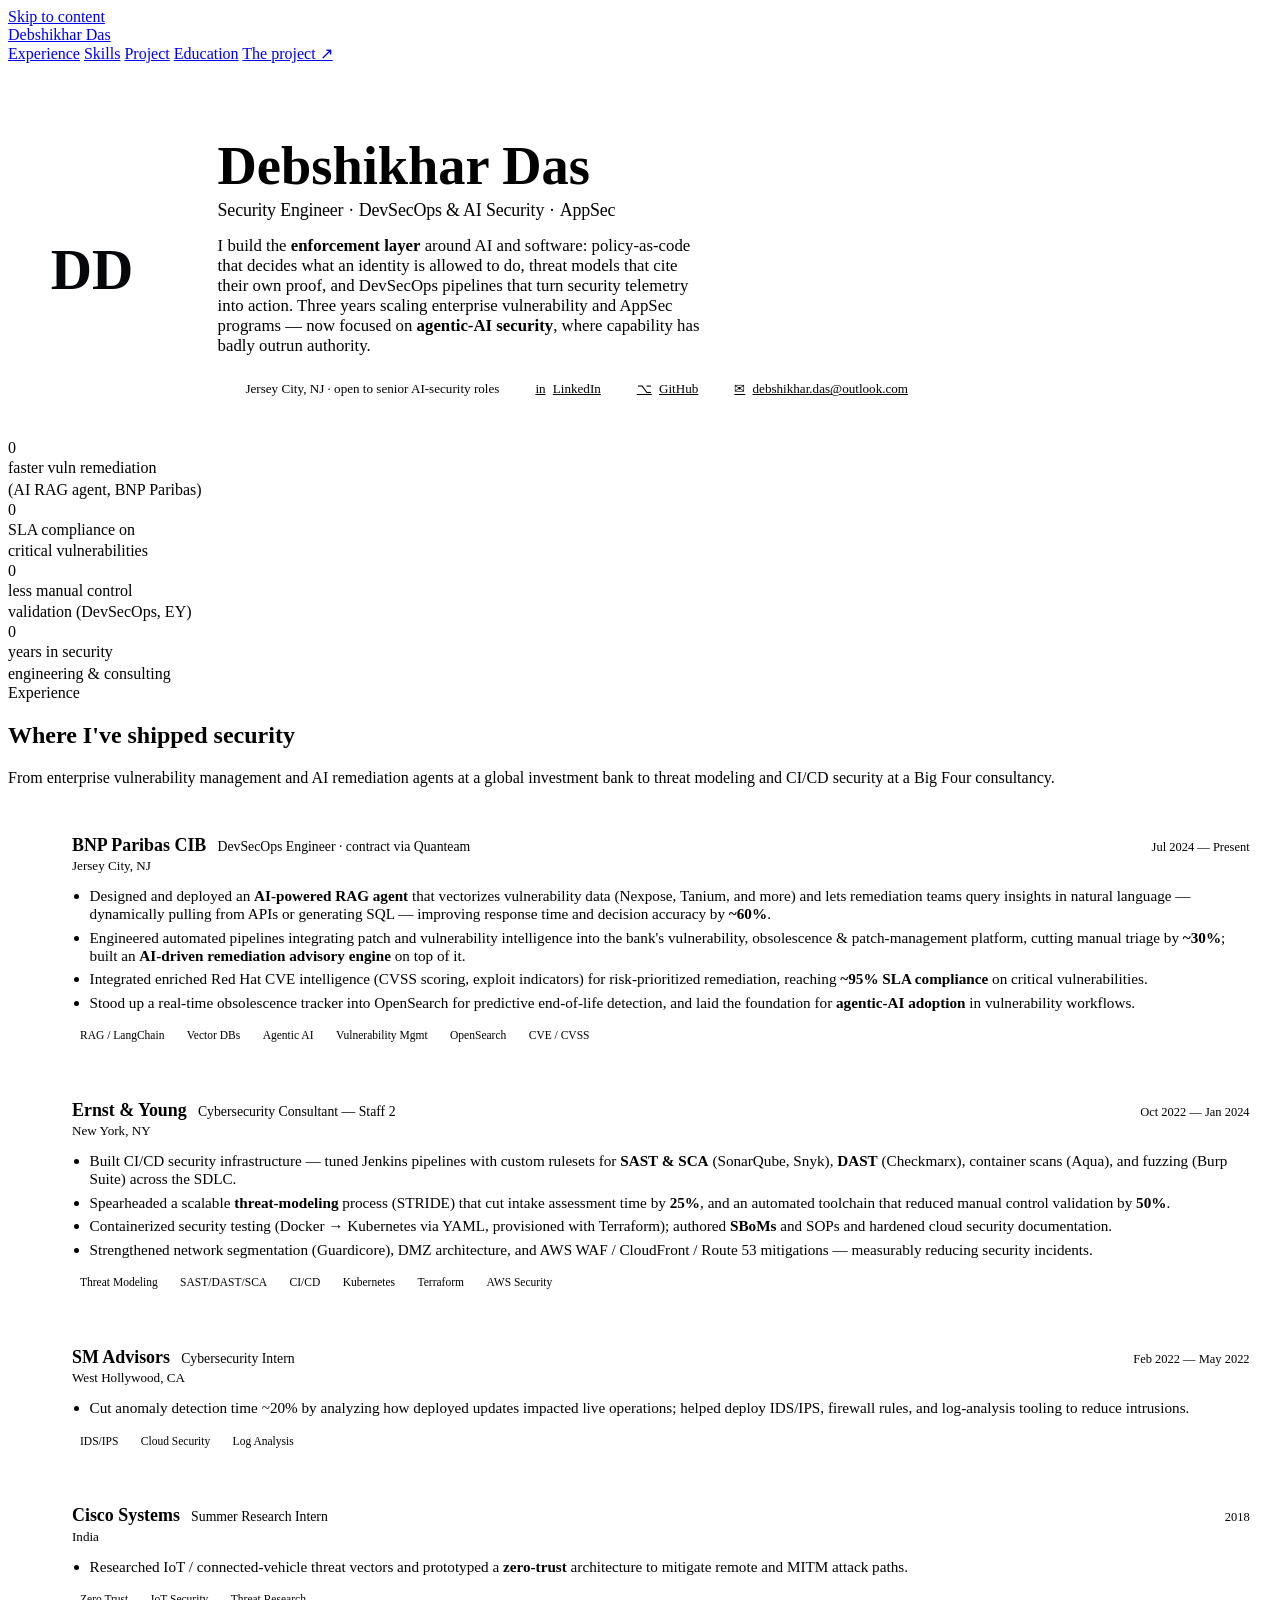
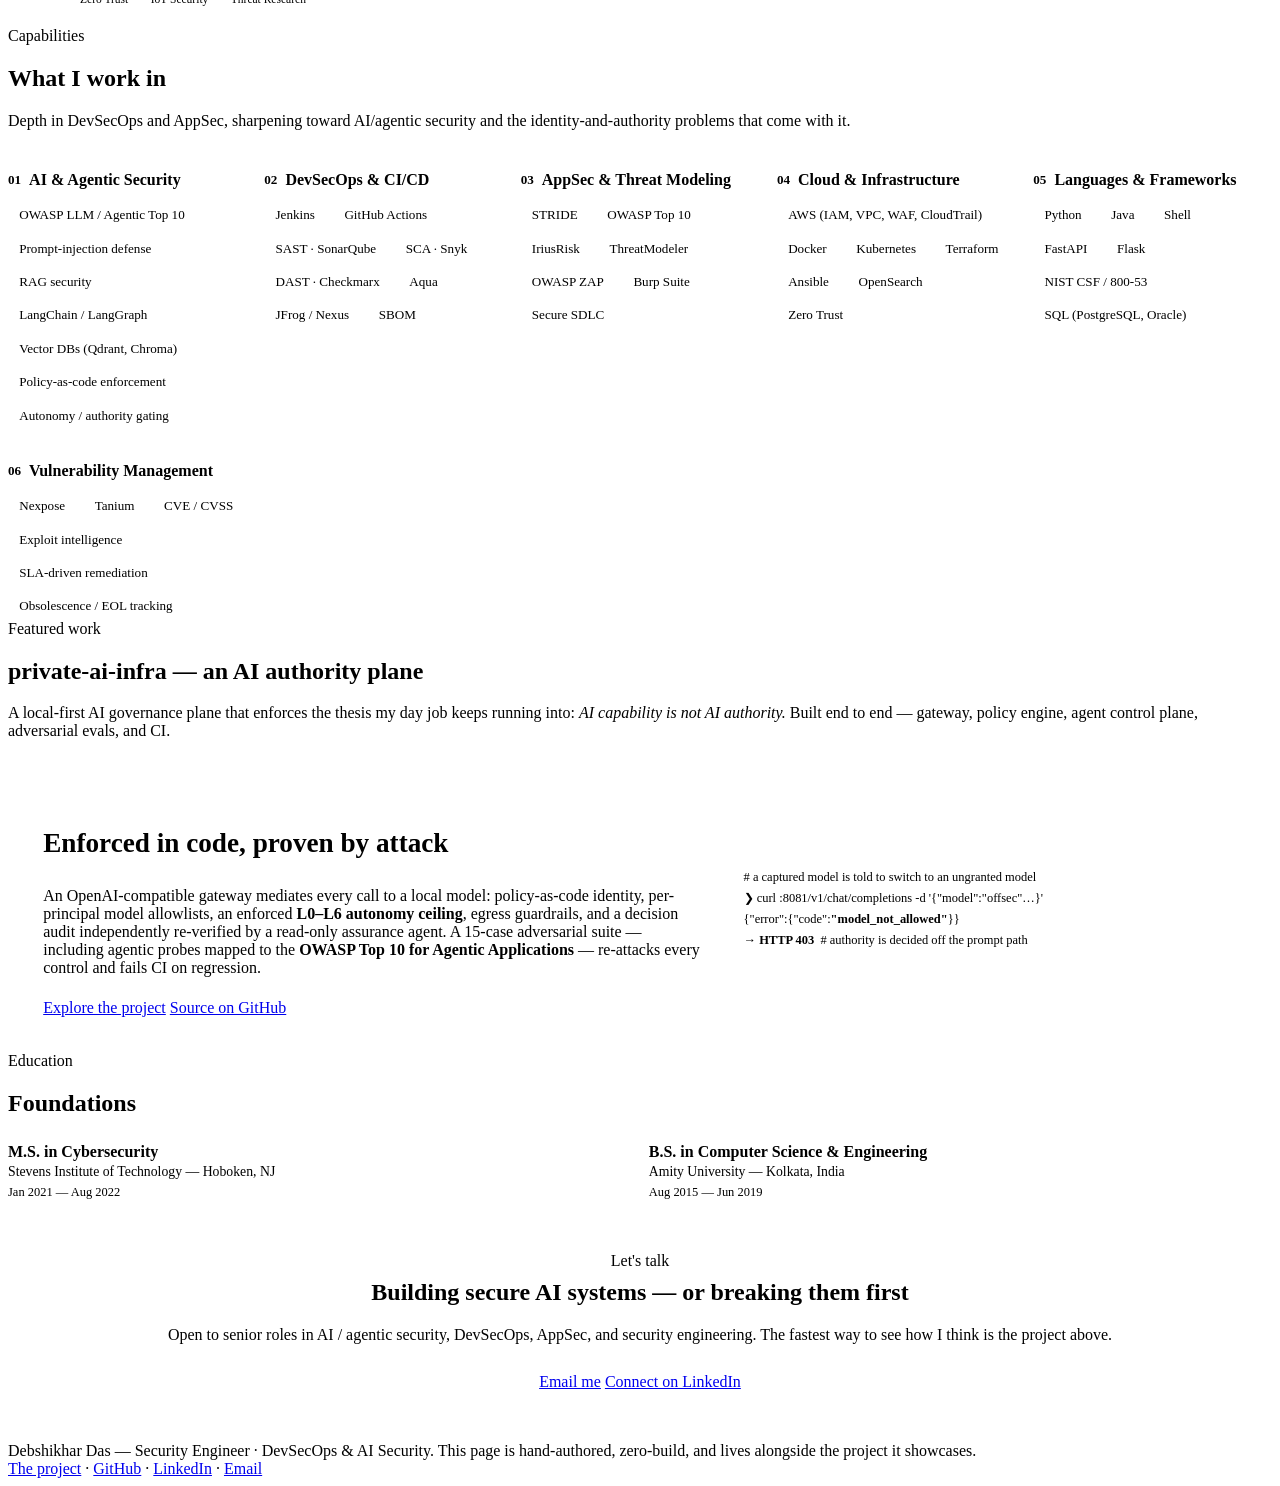
==== site/author.html @ 1d6fb977 "Add recruiter-facing author/portfolio page to the showcase site A design-forward profile (site/autho" ====
<!doctype html>
<html lang="en">
<head>
  <meta charset="utf-8" />
  <meta name="viewport" content="width=device-width, initial-scale=1" />
  <title>Debshikhar Das — Security Engineer · DevSecOps & AI Security</title>
  <meta name="description" content="Debshikhar Das — Security Engineer specializing in DevSecOps automation, AI/agentic security, AppSec, and threat modeling. MS Cybersecurity (Stevens). Currently securing AI-driven vulnerability workflows at BNP Paribas CIB." />
  <meta name="theme-color" content="#08090d" />
  <meta property="og:title" content="Debshikhar Das — Security Engineer · DevSecOps & AI Security" />
  <meta property="og:description" content="DevSecOps & AI-security engineer: policy-as-code enforcement, agentic-AI threat modeling, AppSec, and cloud security. Author of private-ai-infra." />
  <meta property="og:type" content="profile" />
  <meta name="twitter:card" content="summary_large_image" />
  <link rel="icon" href="data:image/svg+xml,%3Csvg xmlns='http://www.w3.org/2000/svg' viewBox='0 0 32 32'%3E%3Cdefs%3E%3ClinearGradient id='g' x1='0' y1='0' x2='1' y2='1'%3E%3Cstop offset='0' stop-color='%238b5cf6'/%3E%3Cstop offset='.55' stop-color='%233b82f6'/%3E%3Cstop offset='1' stop-color='%2322d3ee'/%3E%3C/linearGradient%3E%3C/defs%3E%3Crect width='32' height='32' rx='8' fill='%230d0f14'/%3E%3Ccircle cx='16' cy='16' r='7' fill='url(%23g)'/%3E%3C/svg%3E" />
  <link rel="stylesheet" href="styles.css" />
  <link rel="stylesheet" href="author.css" />
</head>
<body>
  <a class="sr-only" href="#main">Skip to content</a>

  <header class="nav">
    <div class="wrap">
      <a class="brand" href="#top"><span class="dot" aria-hidden="true"></span> Debshikhar Das</a>
      <nav class="nav-links" aria-label="Primary">
        <a href="#experience">Experience</a>
        <a href="#skills">Skills</a>
        <a href="#project">Project</a>
        <a href="#education">Education</a>
        <a class="nav-cta" href="index.html">The project ↗</a>
      </nav>
    </div>
  </header>

  <main id="main">
    <span id="top"></span>

    <!-- ===================== IDENTITY HERO ===================== -->
    <section class="wrap profile" aria-labelledby="who">
      <div class="avatar" aria-hidden="true">DD</div>
      <div>
        <h1 id="who">Debshikhar Das</h1>
        <div class="role">Security Engineer<span class="sep">·</span>DevSecOps &amp; AI Security<span class="sep">·</span>AppSec</div>
        <p class="tagline">
          I build the <strong>enforcement layer</strong> around AI and software: policy-as-code that
          decides what an identity is allowed to do, threat models that cite their own proof, and
          DevSecOps pipelines that turn security telemetry into action. Three years scaling
          enterprise vulnerability and AppSec programs — now focused on <strong>agentic-AI
          security</strong>, where capability has badly outrun authority.
        </p>
        <div class="id-meta">
          <span class="chip status"><span class="ic" aria-hidden="true"></span> Jersey City, NJ · open to senior AI-security roles</span>
          <a class="chip" href="https://www.linkedin.com/in/debshikhar"><span class="ic" aria-hidden="true">in</span> LinkedIn</a>
          <a class="chip" href="https://github.com/debsqui88"><span class="ic" aria-hidden="true">⌥</span> GitHub</a>
          <a class="chip" href="mailto:debshikhar.das@outlook.com"><span class="ic" aria-hidden="true">✉</span> debshikhar.das@outlook.com</a>
        </div>
      </div>
    </section>

    <!-- ===================== IMPACT METRICS ===================== -->
    <section class="wrap" aria-label="Impact" style="padding-top:1rem">
      <div class="stats metrics reveal">
        <div class="stat metric"><div class="num g" data-count="60" data-suffix="%">0</div><div class="lbl">faster vuln remediation<br>(AI RAG agent, BNP Paribas)</div></div>
        <div class="stat metric"><div class="num g" data-count="95" data-suffix="%">0</div><div class="lbl">SLA compliance on<br>critical vulnerabilities</div></div>
        <div class="stat metric"><div class="num g" data-count="50" data-suffix="%">0</div><div class="lbl">less manual control<br>validation (DevSecOps, EY)</div></div>
        <div class="stat metric"><div class="num g" data-count="3" data-suffix="+">0</div><div class="lbl">years in security<br>engineering &amp; consulting</div></div>
      </div>
    </section>

    <!-- ===================== EXPERIENCE ===================== -->
    <section id="experience" class="wrap" aria-labelledby="exp-h">
      <div class="reveal">
        <span class="eyebrow">Experience</span>
        <h2 class="section-title" id="exp-h">Where I've shipped security</h2>
        <p class="section-sub">From enterprise vulnerability management and AI remediation agents at a global
          investment bank to threat modeling and CI/CD security at a Big Four consultancy.</p>
      </div>

      <div class="timeline reveal" style="margin-top:1.8rem">
        <div class="tl-item current">
          <div class="tl-card">
            <div class="tl-head">
              <span class="org">BNP Paribas CIB</span>
              <span class="pos">DevSecOps Engineer · contract via Quanteam</span>
              <span class="tl-when">Jul 2024 — Present</span>
            </div>
            <div class="tl-loc">Jersey City, NJ</div>
            <ul>
              <li>Designed and deployed an <b>AI-powered RAG agent</b> that vectorizes vulnerability data
                (Nexpose, Tanium, and more) and lets remediation teams query insights in natural language —
                dynamically pulling from APIs or generating SQL — improving response time and decision
                accuracy by <b>~60%</b>.</li>
              <li>Engineered automated pipelines integrating patch and vulnerability intelligence into the
                bank's vulnerability, obsolescence &amp; patch-management platform, cutting manual triage by
                <b>~30%</b>; built an <b>AI-driven remediation advisory engine</b> on top of it.</li>
              <li>Integrated enriched Red Hat CVE intelligence (CVSS scoring, exploit indicators) for
                risk-prioritized remediation, reaching <b>~95% SLA compliance</b> on critical vulnerabilities.</li>
              <li>Stood up a real-time obsolescence tracker into OpenSearch for predictive end-of-life
                detection, and laid the foundation for <b>agentic-AI adoption</b> in vulnerability workflows.</li>
            </ul>
            <div class="tl-tags">
              <span class="tag">RAG / LangChain</span><span class="tag">Vector DBs</span><span class="tag">Agentic AI</span>
              <span class="tag">Vulnerability Mgmt</span><span class="tag">OpenSearch</span><span class="tag">CVE / CVSS</span>
            </div>
          </div>
        </div>

        <div class="tl-item">
          <div class="tl-card">
            <div class="tl-head">
              <span class="org">Ernst &amp; Young</span>
              <span class="pos">Cybersecurity Consultant — Staff 2</span>
              <span class="tl-when">Oct 2022 — Jan 2024</span>
            </div>
            <div class="tl-loc">New York, NY</div>
            <ul>
              <li>Built CI/CD security infrastructure — tuned Jenkins pipelines with custom rulesets for
                <b>SAST &amp; SCA</b> (SonarQube, Snyk), <b>DAST</b> (Checkmarx), container scans (Aqua), and
                fuzzing (Burp Suite) across the SDLC.</li>
              <li>Spearheaded a scalable <b>threat-modeling</b> process (STRIDE) that cut intake assessment
                time by <b>25%</b>, and an automated toolchain that reduced manual control validation by
                <b>50%</b>.</li>
              <li>Containerized security testing (Docker → Kubernetes via YAML, provisioned with Terraform);
                authored <b>SBoMs</b> and SOPs and hardened cloud security documentation.</li>
              <li>Strengthened network segmentation (Guardicore), DMZ architecture, and AWS WAF / CloudFront /
                Route 53 mitigations — measurably reducing security incidents.</li>
            </ul>
            <div class="tl-tags">
              <span class="tag">Threat Modeling</span><span class="tag">SAST/DAST/SCA</span><span class="tag">CI/CD</span>
              <span class="tag">Kubernetes</span><span class="tag">Terraform</span><span class="tag">AWS Security</span>
            </div>
          </div>
        </div>

        <div class="tl-item">
          <div class="tl-card">
            <div class="tl-head">
              <span class="org">SM Advisors</span>
              <span class="pos">Cybersecurity Intern</span>
              <span class="tl-when">Feb 2022 — May 2022</span>
            </div>
            <div class="tl-loc">West Hollywood, CA</div>
            <ul>
              <li>Cut anomaly detection time ~20% by analyzing how deployed updates impacted live operations;
                helped deploy IDS/IPS, firewall rules, and log-analysis tooling to reduce intrusions.</li>
            </ul>
            <div class="tl-tags"><span class="tag">IDS/IPS</span><span class="tag">Cloud Security</span><span class="tag">Log Analysis</span></div>
          </div>
        </div>

        <div class="tl-item">
          <div class="tl-card">
            <div class="tl-head">
              <span class="org">Cisco Systems</span>
              <span class="pos">Summer Research Intern</span>
              <span class="tl-when">2018</span>
            </div>
            <div class="tl-loc">India</div>
            <ul>
              <li>Researched IoT / connected-vehicle threat vectors and prototyped a <b>zero-trust</b>
                architecture to mitigate remote and MITM attack paths.</li>
            </ul>
            <div class="tl-tags"><span class="tag">Zero Trust</span><span class="tag">IoT Security</span><span class="tag">Threat Research</span></div>
          </div>
        </div>
      </div>
    </section>

    <!-- ===================== SKILLS ===================== -->
    <section id="skills" class="wrap" aria-labelledby="sk-h">
      <div class="reveal">
        <span class="eyebrow">Capabilities</span>
        <h2 class="section-title" id="sk-h">What I work in</h2>
        <p class="section-sub">Depth in DevSecOps and AppSec, sharpening toward AI/agentic security and the
          identity-and-authority problems that come with it.</p>
      </div>
      <div class="skill-grid reveal">
        <div class="skill-cluster card">
          <h3><span class="k">01</span> AI &amp; Agentic Security</h3>
          <div class="pills"><span>OWASP LLM / Agentic Top 10</span><span>Prompt-injection defense</span><span>RAG security</span><span>LangChain / LangGraph</span><span>Vector DBs (Qdrant, Chroma)</span><span>Policy-as-code enforcement</span><span>Autonomy / authority gating</span></div>
        </div>
        <div class="skill-cluster card">
          <h3><span class="k">02</span> DevSecOps &amp; CI/CD</h3>
          <div class="pills"><span>Jenkins</span><span>GitHub Actions</span><span>SAST · SonarQube</span><span>SCA · Snyk</span><span>DAST · Checkmarx</span><span>Aqua</span><span>JFrog / Nexus</span><span>SBOM</span></div>
        </div>
        <div class="skill-cluster card">
          <h3><span class="k">03</span> AppSec &amp; Threat Modeling</h3>
          <div class="pills"><span>STRIDE</span><span>OWASP Top 10</span><span>IriusRisk</span><span>ThreatModeler</span><span>OWASP ZAP</span><span>Burp Suite</span><span>Secure SDLC</span></div>
        </div>
        <div class="skill-cluster card">
          <h3><span class="k">04</span> Cloud &amp; Infrastructure</h3>
          <div class="pills"><span>AWS (IAM, VPC, WAF, CloudTrail)</span><span>Docker</span><span>Kubernetes</span><span>Terraform</span><span>Ansible</span><span>OpenSearch</span><span>Zero Trust</span></div>
        </div>
        <div class="skill-cluster card">
          <h3><span class="k">05</span> Languages &amp; Frameworks</h3>
          <div class="pills"><span>Python</span><span>Java</span><span>Shell</span><span>FastAPI</span><span>Flask</span><span>NIST CSF / 800-53</span><span>SQL (PostgreSQL, Oracle)</span></div>
        </div>
        <div class="skill-cluster card">
          <h3><span class="k">06</span> Vulnerability Management</h3>
          <div class="pills"><span>Nexpose</span><span>Tanium</span><span>CVE / CVSS</span><span>Exploit intelligence</span><span>SLA-driven remediation</span><span>Obsolescence / EOL tracking</span></div>
        </div>
      </div>
    </section>

    <!-- ===================== FEATURED PROJECT ===================== -->
    <section id="project" class="wrap" aria-labelledby="pr-h">
      <div class="reveal">
        <span class="eyebrow">Featured work</span>
        <h2 class="section-title" id="pr-h"><span class="gradient-text">private-ai-infra</span> — an AI authority plane</h2>
        <p class="section-sub">A local-first AI governance plane that enforces the thesis my day job keeps running
          into: <em>AI capability is not AI authority.</em> Built end to end — gateway, policy engine, agent
          control plane, adversarial evals, and CI.</p>
      </div>
      <div class="feature reveal">
        <div>
          <h3>Enforced in code, proven by attack</h3>
          <p>An OpenAI-compatible gateway mediates every call to a local model: policy-as-code identity,
            per-principal model allowlists, an enforced <strong>L0–L6 autonomy ceiling</strong>, egress
            guardrails, and a decision audit independently re-verified by a read-only assurance agent. A
            15-case adversarial suite — including agentic probes mapped to the <strong>OWASP Top 10 for
            Agentic Applications</strong> — re-attacks every control and fails CI on regression.</p>
          <div class="cta-row" style="margin-top:1.4rem">
            <a class="btn btn-primary" href="index.html">Explore the project</a>
            <a class="btn btn-ghost" href="https://github.com/debsqui88/private-ai-infra">Source on GitHub</a>
          </div>
        </div>
        <div class="mini-term" role="img" aria-label="A principal capped at autonomy L1 is denied HTTP 403 when injected content tries to switch it to an ungranted model.">
<pre><span class="c-cmt"># a captured model is told to switch to an ungranted model</span>
<span class="c-prompt">❯</span> curl :8081/v1/chat/completions -d '{"model":"offsec"…}'
{"error":{"code":<span class="c-deny">"model_not_allowed"</span>}}
<span class="c-deny">→ HTTP 403</span>  <span class="c-cmt"># authority is decided off the prompt path</span></pre>
        </div>
      </div>
    </section>

    <!-- ===================== EDUCATION ===================== -->
    <section id="education" class="wrap" aria-labelledby="ed-h">
      <div class="reveal">
        <span class="eyebrow">Education</span>
        <h2 class="section-title" id="ed-h">Foundations</h2>
      </div>
      <div class="edu reveal">
        <div class="card">
          <div class="deg">M.S. in Cybersecurity</div>
          <div class="school">Stevens Institute of Technology — Hoboken, NJ</div>
          <div class="yr">Jan 2021 — Aug 2022</div>
        </div>
        <div class="card">
          <div class="deg">B.S. in Computer Science &amp; Engineering</div>
          <div class="school">Amity University — Kolkata, India</div>
          <div class="yr">Aug 2015 — Jun 2019</div>
        </div>
      </div>
    </section>

    <!-- ===================== CONTACT CTA ===================== -->
    <section class="wrap" aria-labelledby="ct-h">
      <div class="card reveal" style="text-align:center;padding:clamp(2rem,5vw,3.2rem)">
        <span class="eyebrow" style="justify-content:center">Let's talk</span>
        <h2 class="section-title" id="ct-h" style="margin-top:.6rem">Building secure AI systems — or breaking them first</h2>
        <p class="section-sub" style="margin-inline:auto">Open to senior roles in AI / agentic security, DevSecOps, AppSec,
          and security engineering. The fastest way to see how I think is the project above.</p>
        <div class="cta-row" style="justify-content:center;margin-top:1.8rem">
          <a class="btn btn-primary" href="mailto:debshikhar.das@outlook.com">Email me</a>
          <a class="btn btn-ghost" href="https://www.linkedin.com/in/debshikhar">Connect on LinkedIn</a>
        </div>
      </div>
    </section>
  </main>

  <footer class="footer">
    <div class="wrap">
      <div class="built">
        Debshikhar Das — Security Engineer · DevSecOps &amp; AI Security. This page is hand-authored,
        zero-build, and lives alongside the project it showcases.
      </div>
      <nav aria-label="Footer">
        <a href="index.html">The project</a> ·
        <a href="https://github.com/debsqui88">GitHub</a> ·
        <a href="https://www.linkedin.com/in/debshikhar">LinkedIn</a> ·
        <a href="mailto:debshikhar.das@outlook.com">Email</a>
      </nav>
    </div>
  </footer>

  <script type="module" src="app.js"></script>
</body>
</html>
---- site/author.css ----
/* ============================================================================
   Author / portfolio page — layers on top of styles.css (same tokens, no build).
   Profile-only components: identity hero, experience timeline, skill clusters.
   ========================================================================== */

/* ---------- profile hero ---------- */
.profile {
  display: grid;
  grid-template-columns: auto 1fr;
  gap: clamp(1.4rem, 4vw, 2.6rem);
  align-items: center;
  padding-top: clamp(2.5rem, 7vw, 4.5rem);
}
@media (max-width: 680px) {
  .profile { grid-template-columns: 1fr; text-align: center; justify-items: center; }
}

.avatar {
  --s: clamp(112px, 18vw, 168px);
  width: var(--s); height: var(--s); border-radius: 26px;
  display: grid; place-items: center; position: relative;
  font-family: var(--mono); font-weight: 700; font-size: calc(var(--s) * .34);
  color: #06070a; background: var(--grad);
  box-shadow: 0 18px 50px -16px var(--ring);
  isolation: isolate;
}
.avatar::after {
  content: ""; position: absolute; inset: 0; border-radius: inherit; z-index: -1;
  background: var(--grad); filter: blur(26px); opacity: .55;
}

.profile h1 { font-size: clamp(2.1rem, 5.4vw, 3.4rem); margin: 0 0 .2rem; }
.profile .role {
  font-family: var(--mono); color: var(--accent); font-size: clamp(.95rem, 2vw, 1.12rem);
  letter-spacing: -.01em;
}
.profile .role .sep { color: var(--dim); margin: 0 .35rem; }
.profile .tagline { color: var(--muted); margin-top: .9rem; max-width: 58ch; font-size: 1.05rem; }

.id-meta {
  display: flex; flex-wrap: wrap; gap: .55rem; margin-top: 1.2rem;
}
@media (max-width: 680px) { .id-meta { justify-content: center; } }
.chip {
  display: inline-flex; align-items: center; gap: .45rem;
  font-family: var(--mono); font-size: .82rem; color: var(--text);
  border: 1px solid var(--border-lit); border-radius: 999px; padding: .42rem .85rem;
  background: color-mix(in srgb, var(--surface) 65%, transparent);
  transition: border-color .2s, background .2s, transform .2s;
}
a.chip:hover { border-color: var(--accent); background: color-mix(in srgb, var(--accent) 12%, transparent); transform: translateY(-1px); }
.chip .ic { color: var(--accent); }
.chip.status .ic { width: 7px; height: 7px; border-radius: 50%; background: var(--green); box-shadow: 0 0 0 0 color-mix(in srgb, var(--green) 60%, transparent); animation: pulse 2.4s infinite; }

/* ---------- impact metrics ---------- */
.metrics { margin-top: 1.2rem; }
.metric .num.g sub { font-size: .5em; font-weight: 600; -webkit-text-fill-color: currentColor; }
.metric .lbl { line-height: 1.35; }

/* ---------- experience timeline ---------- */
.timeline { position: relative; margin-top: 1.8rem; display: grid; gap: 1.1rem; }
.timeline::before {
  content: ""; position: absolute; left: 11px; top: 6px; bottom: 6px; width: 2px;
  background: linear-gradient(var(--violet), var(--blue) 55%, transparent);
  opacity: .5;
}
.tl-item {
  position: relative; padding-left: 2.6rem;
}
.tl-item::before {
  content: ""; position: absolute; left: 4px; top: .35rem; width: 16px; height: 16px;
  border-radius: 50%; background: var(--bg); border: 2px solid var(--accent);
  box-shadow: 0 0 0 4px color-mix(in srgb, var(--accent) 14%, transparent);
}
.tl-item.current::before { background: var(--grad); border-color: transparent; }
.tl-card {
  border: 1px solid var(--border); border-radius: var(--radius);
  background: linear-gradient(180deg, var(--surface), var(--bg-soft));
  padding: 1.2rem 1.4rem; transition: border-color .3s, transform .3s, box-shadow .3s;
}
.tl-card:hover { border-color: var(--border-lit); transform: translateX(4px); box-shadow: var(--shadow); }
.tl-head { display: flex; flex-wrap: wrap; align-items: baseline; gap: .2rem .7rem; }
.tl-head .org { font-size: 1.12rem; font-weight: 700; }
.tl-head .pos { color: var(--accent); font-family: var(--mono); font-size: .86rem; }
.tl-when {
  margin-left: auto; font-family: var(--mono); font-size: .78rem; color: var(--dim);
  white-space: nowrap;
}
.tl-loc { color: var(--dim); font-size: .82rem; font-family: var(--mono); margin-top: .15rem; }
.tl-card ul { margin: .8rem 0 0; padding-left: 1.1rem; }
.tl-card li { color: var(--muted); font-size: .95rem; margin: .35rem 0; }
.tl-card li b, .tl-card li strong { color: var(--text); font-weight: 600; }
.tl-tags { display: flex; flex-wrap: wrap; gap: .4rem; margin-top: .9rem; }
.tag {
  font-family: var(--mono); font-size: .72rem; color: var(--muted);
  border: 1px solid var(--border); border-radius: 6px; padding: .18rem .5rem;
  background: color-mix(in srgb, var(--surface-2) 50%, transparent);
}
@media (max-width: 560px) { .tl-when { margin-left: 0; width: 100%; } }

/* ---------- skills ---------- */
.skill-grid { display: grid; grid-template-columns: repeat(auto-fit, minmax(230px, 1fr)); gap: 1.1rem; margin-top: 1.6rem; }
.skill-cluster h3 { font-size: 1rem; display: flex; align-items: center; gap: .5rem; margin-bottom: .8rem; }
.skill-cluster h3 .k { font-family: var(--mono); color: var(--accent); font-size: .82rem; }
.skill-cluster .pills { display: flex; flex-wrap: wrap; gap: .45rem; }
.skill-cluster .pills span {
  font-size: .82rem; color: var(--text); border: 1px solid var(--border); border-radius: 999px;
  padding: .32rem .7rem; background: color-mix(in srgb, var(--surface) 60%, transparent);
  transition: border-color .2s, color .2s;
}
.skill-cluster .pills span:hover { border-color: var(--accent); }

/* ---------- featured project ---------- */
.feature {
  display: grid; grid-template-columns: 1.3fr 1fr; gap: 1.4rem; align-items: center;
  border: 1px solid var(--border-lit); border-radius: var(--radius);
  padding: clamp(1.4rem, 4vw, 2.2rem);
  background:
    radial-gradient(60% 120% at 100% 0%, color-mix(in srgb, var(--violet) 12%, transparent), transparent 70%),
    linear-gradient(180deg, var(--surface), var(--bg-soft));
  margin-top: 1.6rem;
}
@media (max-width: 760px) { .feature { grid-template-columns: 1fr; } }
.feature h3 { font-size: clamp(1.3rem, 3vw, 1.7rem); }
.feature p { color: var(--muted); margin-top: .6rem; }
.feature .mini-term {
  border: 1px solid var(--border); border-radius: 12px; overflow: hidden;
  background: linear-gradient(180deg, var(--surface), var(--bg-soft)); box-shadow: var(--shadow);
}
.feature .mini-term pre {
  font-family: var(--mono); font-size: .78rem; line-height: 1.7; padding: 1rem; color: var(--muted);
  overflow-x: auto;
}
.feature .c-deny { color: var(--red); font-weight: 600; }
.feature .c-prompt { color: var(--accent); }
.feature .c-cmt { color: var(--dim); }

/* ---------- education ---------- */
.edu { display: grid; grid-template-columns: 1fr 1fr; gap: 1.1rem; margin-top: 1.6rem; }
@media (max-width: 680px) { .edu { grid-template-columns: 1fr; } }
.edu .card .deg { font-weight: 700; }
.edu .card .school { color: var(--accent); font-family: var(--mono); font-size: .86rem; margin-top: .2rem; }
.edu .card .yr { color: var(--dim); font-family: var(--mono); font-size: .78rem; margin-top: .35rem; }
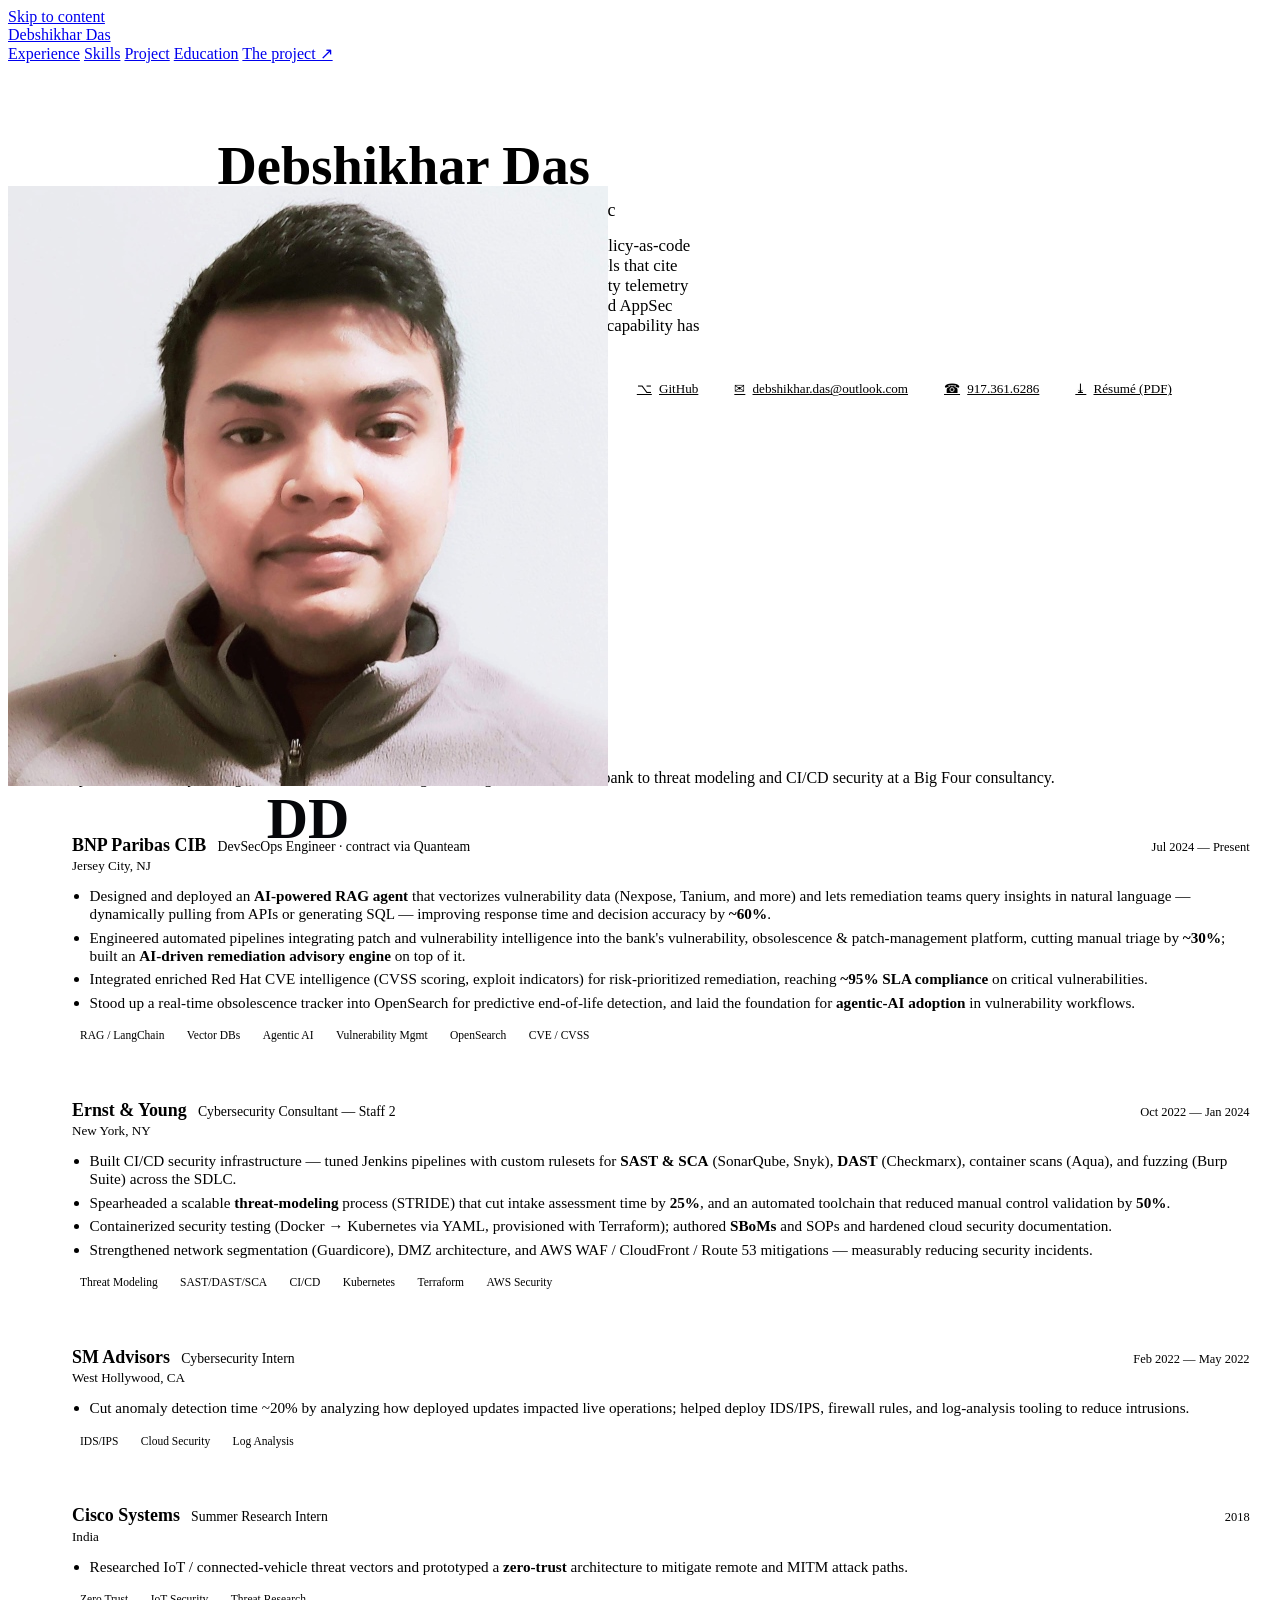
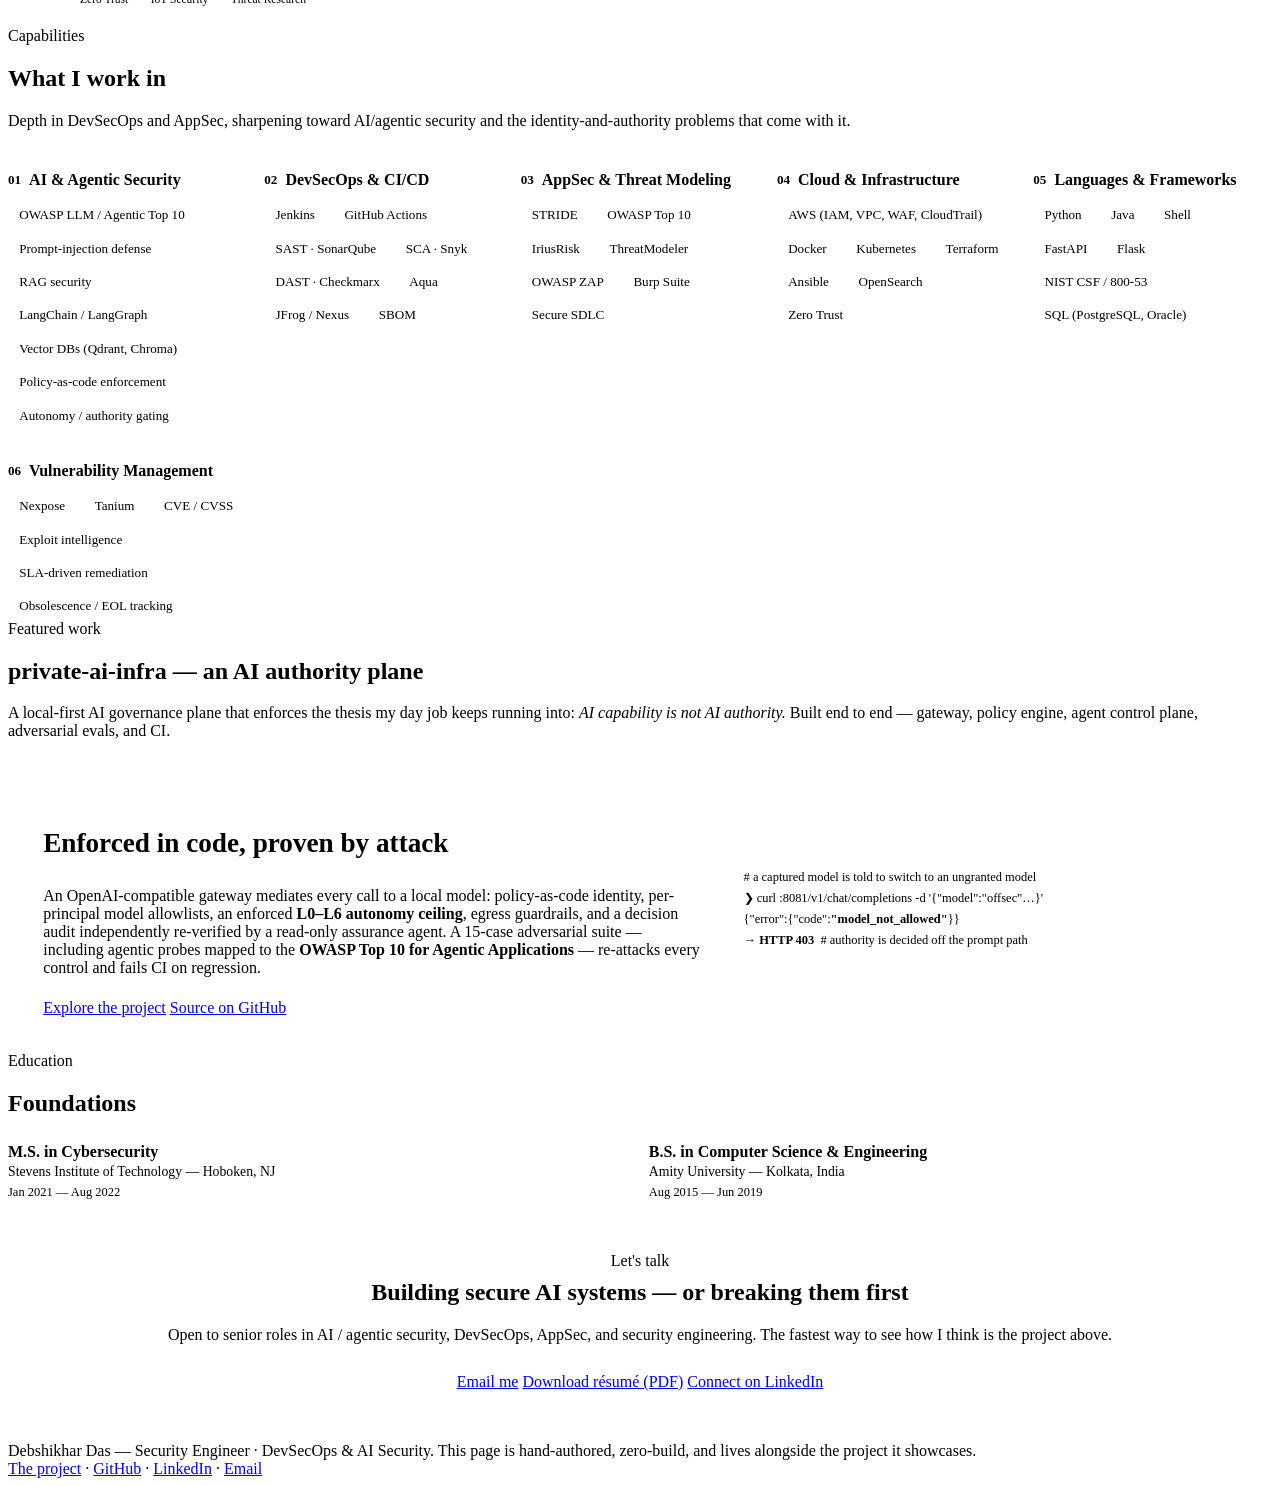
==== commit b599256f: "Add realigned résumé + profile photo + download/contact on the author page Realign and enhance the r" ====
--- a/site/author.html
+++ b/site/author.html
@@ -35,7 +35,11 @@
 
     <!-- ===================== IDENTITY HERO ===================== -->
     <section class="wrap profile" aria-labelledby="who">
-      <div class="avatar" aria-hidden="true">DD</div>
+      <div class="avatar">
+        <img class="avatar-photo" src="assets/profile.jpeg" alt="Debshikhar Das"
+             onerror="this.style.display='none'" />
+        <span class="monogram" aria-hidden="true">DD</span>
+      </div>
       <div>
         <h1 id="who">Debshikhar Das</h1>
         <div class="role">Security Engineer<span class="sep">·</span>DevSecOps &amp; AI Security<span class="sep">·</span>AppSec</div>
@@ -51,6 +55,8 @@
           <a class="chip" href="https://www.linkedin.com/in/debshikhar"><span class="ic" aria-hidden="true">in</span> LinkedIn</a>
           <a class="chip" href="https://github.com/debsqui88"><span class="ic" aria-hidden="true">⌥</span> GitHub</a>
           <a class="chip" href="mailto:debshikhar.das@outlook.com"><span class="ic" aria-hidden="true">✉</span> debshikhar.das@outlook.com</a>
+          <a class="chip" href="tel:+19173616286"><span class="ic" aria-hidden="true">☎</span> 917.361.6286</a>
+          <a class="chip" href="assets/Debshikhar_Das_resume.pdf" download><span class="ic" aria-hidden="true">⤓</span> Résumé (PDF)</a>
         </div>
       </div>
     </section>
@@ -260,6 +266,7 @@
           and security engineering. The fastest way to see how I think is the project above.</p>
         <div class="cta-row" style="justify-content:center;margin-top:1.8rem">
           <a class="btn btn-primary" href="mailto:debshikhar.das@outlook.com">Email me</a>
+          <a class="btn btn-ghost" href="assets/Debshikhar_Das_resume.pdf" download>Download résumé (PDF)</a>
           <a class="btn btn-ghost" href="https://www.linkedin.com/in/debshikhar">Connect on LinkedIn</a>
         </div>
       </div>
